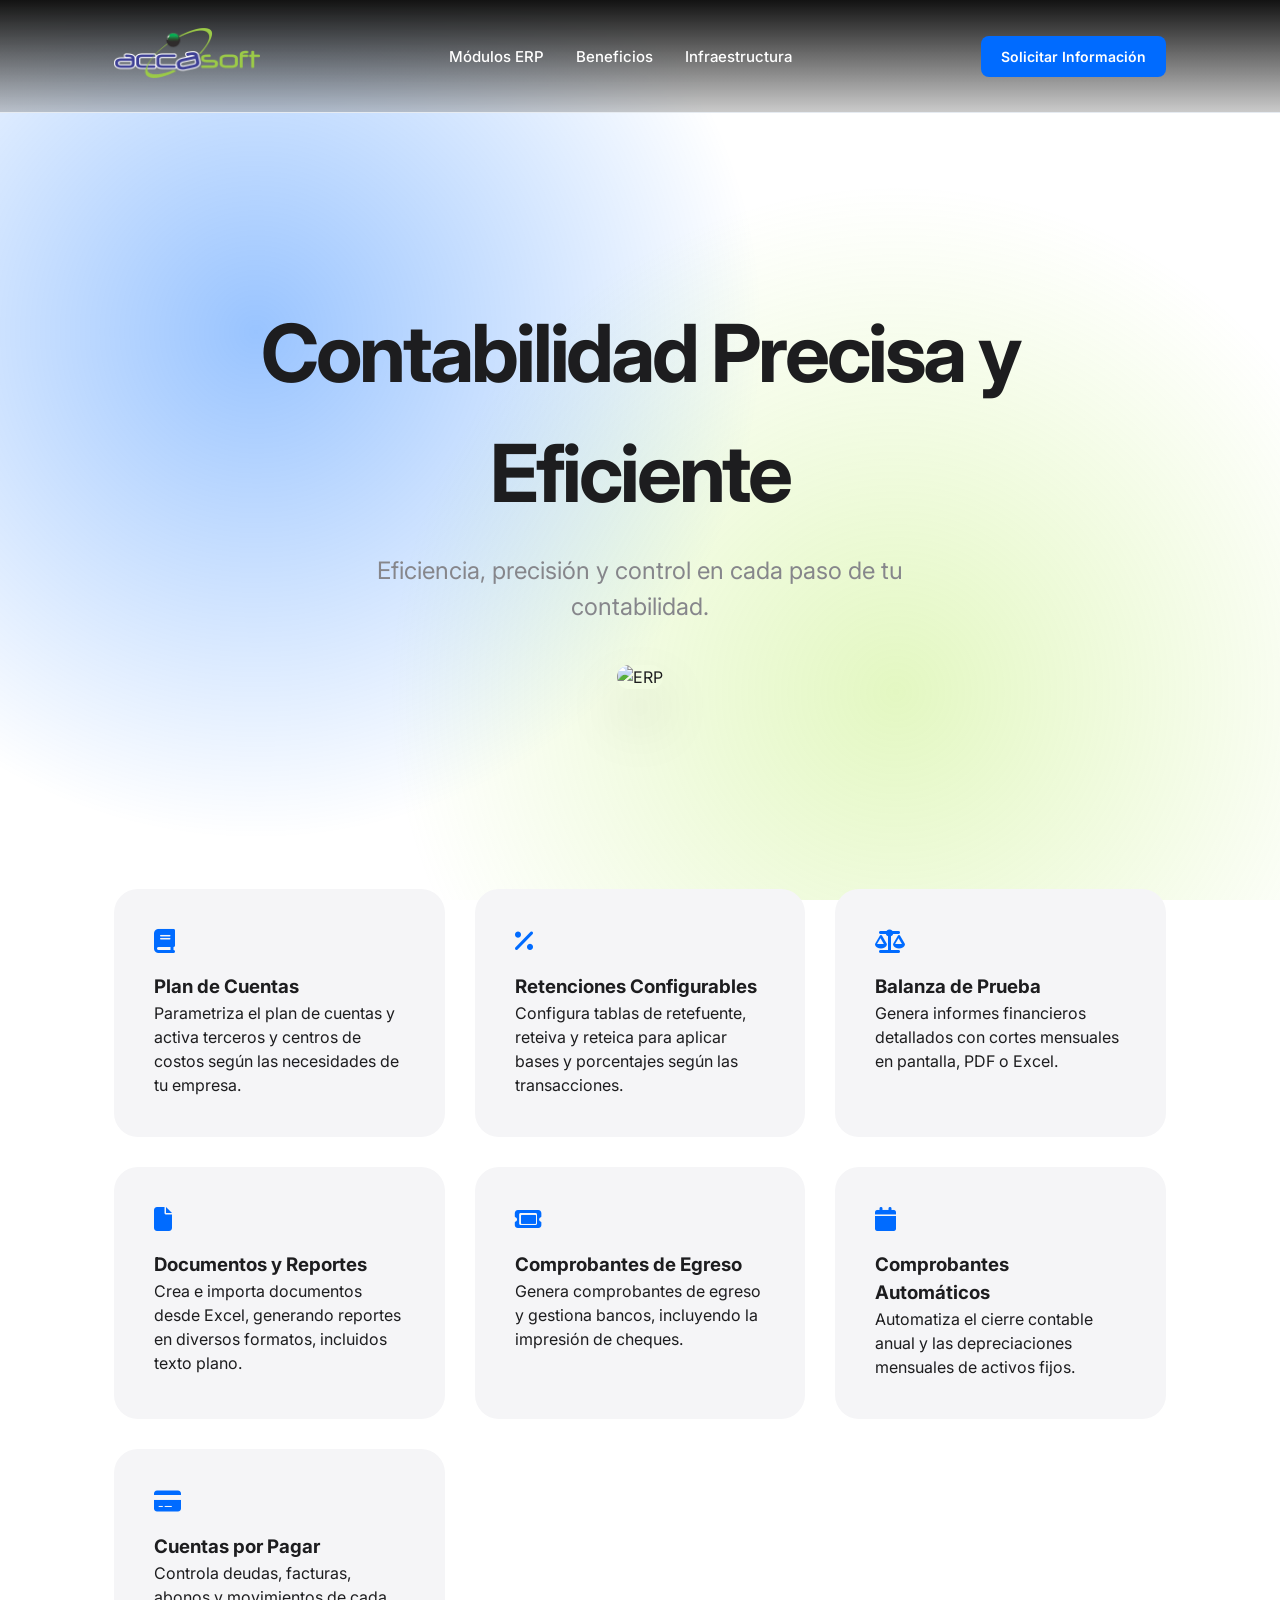
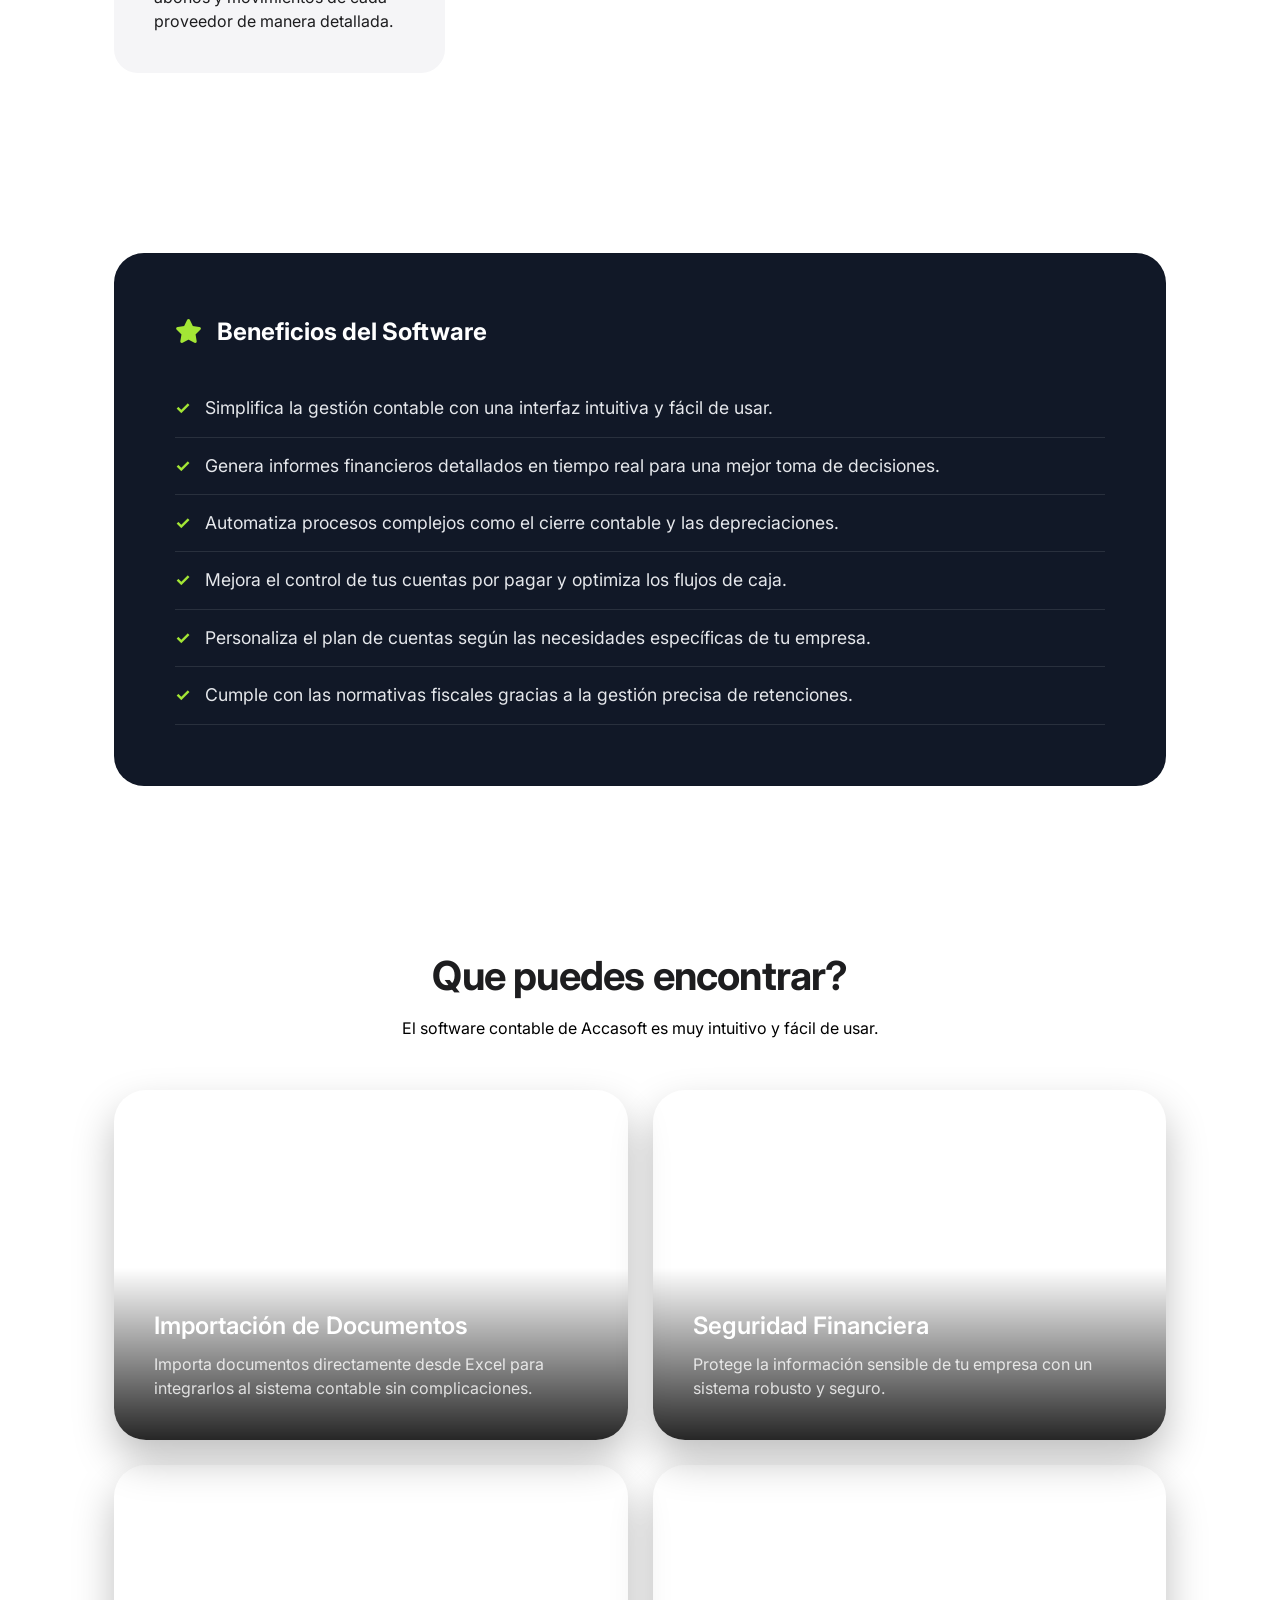
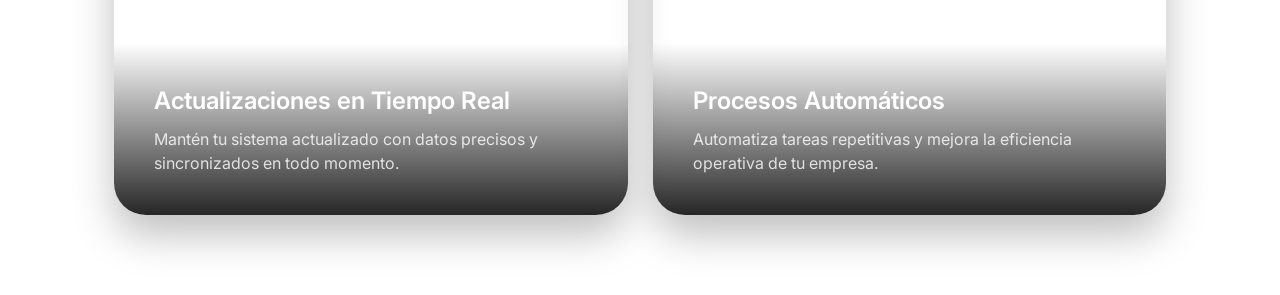
==== contable.html @ 720ac24f "Primer commit de mi landing" ====
<!DOCTYPE html>
<html lang="es">
<head>
    <meta charset="UTF-8">
    <meta name="viewport" content="width=device-width, initial-scale=1.0">
    <title>Accasoft | Ecosistema ERP Neo-Minimalista</title>
    <link href="https://fonts.googleapis.com/css2?family=Inter:wght@300;400;600;700&display=swap" rel="stylesheet">
    <link rel="stylesheet" href="https://cdnjs.cloudflare.com/ajax/libs/font-awesome/6.5.1/css/all.min.css">
    <link rel="stylesheet" href="css/style.css">
    <style>
        :root {
            --bg: #ffffff;
            --text: #1d1d1f;
            --gray: #86868b;
            --accent: #006bff;
            --glass: rgba(255, 255, 255, 0.85);
        }

        * { margin: 0; padding: 0; box-sizing: border-box; }
        body { 
            font-family: 'Inter', -apple-system, BlinkMacSystemFont, sans-serif; 
            background: var(--bg); 
            color: var(--text); 
            line-height: 1.5;
            -webkit-font-smoothing: antialiased;
        }

        .container { max-width: 1100px; margin: 0 auto; padding: 0 24px; }
        
        /* Hero Minimalista */
        .hero { padding: 180px 0 100px; text-align: center; }
        .hero h1 { font-size: 5rem; font-weight: 700; letter-spacing: -0.04em; margin-bottom: 20px; }
        .hero p { font-size: 1.5rem; color: var(--gray); max-width: 600px; margin: 0 auto 40px; }
        
        /* Imagen con efecto flotante */
        .hero-img { 
                    width: 100%; 
                    max-width: 900px; /* Controla el ancho total */
                    aspect-ratio: 16 / 9; /* Fuerza el formato 16:9 */
                    object-fit: cover; /* Asegura que la imagen no se deforme */
                    border-radius: 24px; 
                    animation: float 6s ease-in-out infinite;
                    box-shadow: 0 30px 60px rgba(0,0,0,0.15);
                    margin: 0 auto; /* Centrado */
                }
        @keyframes float { 0%, 100% { transform: translateY(0); } 50% { transform: translateY(-20px); } }

        /* Grid Neo-Minimalista */
        .features { padding: 100px 0; display: grid; grid-template-columns: repeat(3, 1fr); gap: 30px; }
        .card { 
            background: #f5f5f7; padding: 40px; border-radius: 24px;
            transition: all 0.6s cubic-bezier(0.16, 1, 0.3, 1);
        }
        .card:hover { transform: translateY(-10px); background: #e8e8ed; }
        .card i { font-size: 1.5rem; margin-bottom: 20px; color: var(--accent); }

        /*Seccion Beneficios*/
        .benefits-card-float {
            background: #ffffff;
            padding: 60px;
            border-radius: 30px;
            border: 1px solid rgba(0,0,0,0.05);
            transition: all 0.5s ease;
            position: relative;
            overflow: hidden;
        }
        
        /* Efecto Hover con Gradiente */
        .benefits-card-float:hover {
            background: linear-gradient(135deg, #ffffff 0%, #f0f7ff 100%);
            box-shadow: 0 40px 80px rgba(0, 96, 255, 0.15);
            border-color: var(--accent);
        }
        
        .benefits-list {
            list-style: none;
            margin-top: 30px;
        }
        
        .benefits-list li {
            padding: 15px 0;
            border-bottom: 1px solid #f0f0f0;
            font-size: 1.1rem;
            color: #444;
        }
        
        .benefits-list li::before {
            content: "✓";
            color: var(--accent);
            font-weight: bold;
            margin-right: 15px;
        }
        .dark-card {
            background: #111827; /* Gris muy oscuro, casi negro */
            color: #ffffff;
            padding: 60px;
            border-radius: 30px;
            transition: all 0.6s cubic-bezier(0.16, 1, 0.3, 1);
        }
        
        /* Efecto Hover: Gradiente sutil azul oscuro */
        .dark-card:hover {
            background: linear-gradient(135deg, #1e293b 0%, #0f172a 100%);
            box-shadow: 0 30px 60px rgba(0, 0, 0, 0.3);
            transform: translateY(-5px);
        }
        
        .dark-list li {
            padding: 15px 0;
            border-bottom: 1px solid rgba(255, 255, 255, 0.1);
            font-size: 1.1rem;
            color: #e5e7eb; /* Gris claro para lectura perfecta */
        }
        
        .dark-list li::before {
            content: "✓";
            color: #a3e635; /* El verde lima resalta increíble sobre el oscuro */
            font-weight: bold;
            margin-right: 15px;
        }

        /* Sección de Casos de Uso */
        /* --- Sección Casos de Uso (Bento Grid) --- */
        
        /* Contenedor principal que alinea título y grid */
        .bento-wrapper {
            max-width: 900px;
            margin: 0 auto;
            padding: 80px 24px;
        }
        
        /* Encabezado de sección alineado */
        .bento-header {
            margin-bottom: 50px;
        }
        
        .bento-header h2 {
            font-size: 2.5rem;
            font-weight: 700;
            letter-spacing: -0.02em;
            color: var(--text);
        }
        
        .bento-header p {
            color: var(--gray);
            font-size: 1.2rem;
            margin-top: 10px;
        }
        
        /* El Bento Grid 2x2 */
        .bento-grid {
            display: grid;
            grid-template-columns: repeat(2, 1fr);
            gap: 25px;
        }
        
        /* Tarjeta con imagen de fondo y sombra dinámica */
        .visual-card {
            height: 350px;
            border-radius: 32px;
            background-size: cover;
            background-position: center;
            position: relative;
            overflow: hidden;
            /* Sombra profunda inicial */
            box-shadow: 0 20px 40px rgba(0,0,0,0.25);
            transition: all 0.4s cubic-bezier(0.16, 1, 0.3, 1);
            cursor: pointer;
        }
        
        /* Hover: La sombra desaparece y la tarjeta sube */
        .visual-card:hover {
            box-shadow: 0 5px 15px rgba(0,0,0,0.08);
            transform: translateY(-8px);
        }
        
        /* Overlay de texto integrado */
        .overlay {
            position: absolute;
            bottom: 0;
            left: 0;
            right: 0;
            padding: 40px;
            background: linear-gradient(to top, rgba(0,0,0,0.85) 0%, transparent 100%);
            color: #ffffff;
        }
        
        .overlay h3 {
            font-size: 1.5rem;
            font-weight: 600;
            margin-bottom: 8px;
        }
        
        .overlay p {
            font-size: 1rem;
            color: rgba(255, 255, 255, 0.8);
            margin: 0;
        }
        
        /* Responsividad: Se vuelve una sola columna en móviles */
        @media (max-width: 768px) {
            .bento-grid {
                grid-template-columns: 1fr;
            }
            .visual-card {
                height: 300px;
            }
        }
        /* --- RESPONSIVE DESIGN --- */
        
        @media (max-width: 1024px) {
            .hero h1 { font-size: 3.5rem; }
            .features { grid-template-columns: repeat(2, 1fr); }
        }
        
        @media (max-width: 768px) {
            /* Ajuste de tipografía móvil */
            .hero { padding: 100px 0 60px; }
            .hero h1 { font-size: 2.5rem; }
            .hero p { font-size: 1.1rem; }
            
            /* Apilar grid de funcionalidades */
            .features { grid-template-columns: 1fr; gap: 20px; }
            
            /* Navbar móvil - Ocultar menú y ajustar logo */
            .nav-menu { display: none; } /* Nota: Para un menú real se necesitaría JS */
            
            /* Ajuste de las tarjetas de beneficios */
            .benefits-card-float { padding: 30px; }
            
            /* Bento Grid */
            .bento-grid { grid-template-columns: 1fr; }
        }
        
        @media (max-width: 480px) {
            .hero h1 { font-size: 2rem; }
            .btn-cta-nav { padding: 8px 16px; font-size: 0.8rem; }
        }
        /* Contenedor del fondo animado tipo "Aura" */
        .aura-bg {
            position: fixed;
            top: 0;
            left: 0;
            width: 100%;
            height: 100%;
            z-index: -1;
            background: #ffffff;
            overflow: hidden;
        }
        
        .aura-shape {
            position: absolute;
            width: 80vw;
            height: 80vw;
            background: radial-gradient(circle, rgba(0, 107, 255, 0.4) 0%, transparent 70%);
            animation: rotate 15s linear infinite;
            top: -20%;
            left: -20%;
            mix-blend-mode: multiply; /* Esto hace que los colores se mezclen intensamente */
        }
        
        .aura-shape.secondary {
            background: radial-gradient(circle, rgba(163, 230, 53, 0.3) 0%, transparent 70%);
            animation: rotate 20s linear infinite reverse;
            top: 20%;
            left: 30%;
        }
        
        @keyframes rotate {
            0% { transform: rotate(0deg) scale(1); }
            50% { transform: rotate(180deg) scale(1.2); }
            100% { transform: rotate(360deg) scale(1); }
        }
        /* --- NAVBAR PREMIUM ESTILOS --- */
        .site-header {
            position: sticky;
            top: 0;
            z-index: 1000;
            padding: 20px 0;
            background: linear-gradient(180deg, #121212, rgba(150, 150, 150, 0.5) 100%);
            backdrop-filter: blur(20px);
            
        }
        
        .nav-wrapper {
            display: flex;
            justify-content: space-between;
            align-items: center;
        }
        
        .logo-img { height: 32px; width: auto; }
        
        .nav-menu {
            display: flex;
            list-style: none;
            gap: 40px;
        }
        
        .nav-menu a {
            text-decoration: none;
            color: var(--text);
            font-weight: 500;
            font-size: 0.95rem;
            transition: color 0.3s;
        }
        
        .nav-menu a:hover { color: var(--accent); }
        
        .btn-cta-nav {
            background: var(--text);
            color: white;
            padding: 10px 20px;
            border-radius: 50px;
            text-decoration: none;
            font-size: 0.9rem;
            font-weight: 600;
            transition: transform 0.3s, background 0.3s;
        }
        
        .btn-cta-nav:hover {
            transform: translateY(-2px);
            background: var(--accent);
        }
    </style>
</head>
<body>
    <div class="aura-bg">
        <div class="aura-shape"></div>
        <div class="aura-shape secondary"></div>
    </div>
    <!-- NAVBAR PREMIUM STYLE -->
    <header class="site-header">
      <div class="container nav-wrapper">
        <a href="" class="logo" aria-label="Accasoft Inicio">
          <img src="img/logo1.png" alt="Accasoft Logo" class="logo-img">
        </a>
        <nav aria-label="Navegación principal">
          <ul class="nav-menu">
            <li><a href="#modulos">Módulos ERP</a></li>
            <li><a href="#beneficios">Beneficios</a></li>
            <li><a href="#infraestructura">Infraestructura</a></li>
          </ul>
        </nav>
        <div class="nav-actions">
          <a href="#contacto" class="btn-cta-nav">Solicitar Información</a>
        </div>
      </div>
    </header>

    <main class="container">
        <section class="hero">
            <h1>Contabilidad Precisa y Eficiente</h1>
            <p>Eficiencia, precisión y control en cada paso de tu contabilidad.</p>
            <img src="https://plus.unsplash.com/premium_photo-1678567671940-64eeefe22e5b?q=80&w=1170&auto=format&fit=crop&ixlib=rb-4.1.0&ixid=M3wxMjA3fDB8MHxwaG90by1wYWdlfHx8fGVufDB8fHx8fA%3D%3D?w=1200&auto=format" alt="ERP" class="hero-img">
        </section>

        <section class="features">
            <div class="card" id="card-1">
                <i class="fa-solid fa-book"></i>
                <h3>Plan de Cuentas</h3>
                <p>Parametriza el plan de cuentas y activa terceros y centros de costos según las necesidades de tu empresa.</p>
            </div>
            <div class="card" id="card-2">
                <i class="fa-solid fa-percent"></i>
                <h3>Retenciones Configurables</h3>
                <p>Configura tablas de retefuente, reteiva y reteica para aplicar bases y porcentajes según las transacciones.</p>
            </div>
            <div class="card" id="card-3">
                <i class="fa-solid fa-scale-balanced"></i>
                <h3>Balanza de Prueba</h3>
                <p>Genera informes financieros detallados con cortes mensuales en pantalla, PDF o Excel.</p>
            </div>
            <div class="card" id="card-1">
                <i class="fa-solid fa-file"></i>
                <h3>Documentos y Reportes</h3>
                <p>Crea e importa documentos desde Excel, generando reportes en diversos formatos, incluidos texto plano.</p>
            </div>
            <div class="card" id="card-2">
                <i class="fa-solid fa-ticket"></i>
                <h3>Comprobantes de Egreso</h3>
                <p>Genera comprobantes de egreso y gestiona bancos, incluyendo la impresión de cheques.</p>
            </div>
            <div class="card" id="card-3">
                <i class="fa-solid fa-calendar"></i>
                <h3>Comprobantes Automáticos</h3>
                <p>Automatiza el cierre contable anual y las depreciaciones mensuales de activos fijos.</p>
            </div>
            <div class="card" id="card-3">
                <i class="fa-solid fa-credit-card"></i>
                <h3>Cuentas por Pagar</h3>
                <p>Controla deudas, facturas, abonos y movimientos de cada proveedor de manera detallada.</p>
            </div>
        </section>
        <section class="container" style="padding: 80px 0;">
            <!-- Clase 'dark-card' aplicada para el contraste -->
            <div class="benefits-card-float dark-card">
                <h2 style="color: #ffffff;"><i class="fas fa-star" style="color: #a3e635; margin-right: 10px;"></i> Beneficios del Software</h2>
                <ul class="benefits-list dark-list">
                    <li>Simplifica la gestión contable con una interfaz intuitiva y fácil de usar.</li>
                    <li>Genera informes financieros detallados en tiempo real para una mejor toma de decisiones.</li>
                    <li>Automatiza procesos complejos como el cierre contable y las depreciaciones.</li>
                    <li>Mejora el control de tus cuentas por pagar y optimiza los flujos de caja.</li>
                    <li>Personaliza el plan de cuentas según las necesidades específicas de tu empresa.</li>
                    <li>Cumple con las normativas fiscales gracias a la gestión precisa de retenciones.</li>
                </ul>
            </div>
        </section>
        <section class="container" style="padding: 80px 0;">
            <!-- Título integrado dentro del bloque del grid -->
            <div style="max-width: 900px; margin: 0 auto 50px; text-align: center;">
                <h2 style="font-size: 2.5rem; letter-spacing: -0.02em;">Que puedes encontrar?</h2>
                <p style="color: #000; margin-top: 10px;">El software contable de Accasoft es muy intuitivo y fácil de usar.</p>
            </div>
        
            <div class="bento-grid">
                <div class="visual-card" style="background-image: url('https://images.unsplash.com/photo-1603796846097-bee99e4a601f?q=80&w=1074&auto=format&fit=crop&ixlib=rb-4.1.0&ixid=M3wxMjA3fDB8MHxwaG90by1wYWdlfHx8fGVufDB8fHx8fA%3D%3D?w=800');">
                    <div class="overlay">
                        <h3>Importación de Documentos</h3>
                        <p>Importa documentos directamente desde Excel para integrarlos al sistema contable sin complicaciones.</p>
                    </div>
                </div>
                <div class="visual-card" style="background-image: url('https://images.unsplash.com/photo-1633265486064-086b219458ec?q=80&w=1170&auto=format&fit=crop&ixlib=rb-4.1.0&ixid=M3wxMjA3fDB8MHxwaG90by1wYWdlfHx8fGVufDB8fHx8fA%3D%3D?w=800');">
                    <div class="overlay">
                        <h3>Seguridad Financiera</h3>
                        <p>Protege la información sensible de tu empresa con un sistema robusto y seguro.</p>
                    </div>
                </div>
                <div class="visual-card" style="background-image: url('https://images.unsplash.com/photo-1600783246235-213d48458763?q=80&w=1074&auto=format&fit=crop&ixlib=rb-4.1.0&ixid=M3wxMjA3fDB8MHxwaG90by1wYWdlfHx8fGVufDB8fHx8fA%3D%3D?w=800');">
                    <div class="overlay">
                        <h3>Actualizaciones en Tiempo Real</h3>
                        <p>Mantén tu sistema actualizado con datos precisos y sincronizados en todo momento.</p>
                    </div>
                </div>
                <div class="visual-card" style="background-image: url('https://images.unsplash.com/photo-1532186773960-85649e5cb70b?q=80&w=1171&auto=format&fit=crop&ixlib=rb-4.1.0&ixid=M3wxMjA3fDB8MHxwaG90by1wYWdlfHx8fGVufDB8fHx8fA%3D%3D?w=800');">
                    <div class="overlay">
                        <h3>Procesos Automáticos</h3>
                        <p>Automatiza tareas repetitivas y mejora la eficiencia operativa de tu empresa.</p>
                    </div>
                </div>
            </div>
        </section>
    </main>

    <script>
        // Efecto Parallax / Movimiento suave al pasar el mouse por las cards
        document.querySelectorAll('.card').forEach(card => {
            card.addEventListener('mousemove', (e) => {
                const rect = card.getBoundingClientRect();
                const x = e.clientX - rect.left - rect.width / 2;
                const y = e.clientY - rect.top - rect.height / 2;
                card.style.transform = `perspective(1000px) rotateY(${x / 25}deg) rotateX(${-y / 25}deg) translateY(-10px)`;
            });
            
            card.addEventListener('mouseleave', () => {
                card.style.transform = `perspective(1000px) rotateY(0deg) rotateX(0deg) translateY(0px)`;
            });
        });
    </script>
</body>
</html>
---- css/style.css ----
/* ==========================================================================
   SISTEMA DE DISEÑO CORE - ACCASOFT ERP
   ========================================================================== */
:root {
  --bg-pure: #ffffff;
  --bg-soft: #F0FFFF;
  --text-dark: #0a2540;
  --text-muted: #637381;
  --brand-blue: #006bff;
  --brand-blue-hover: #0056cc;
  --border-light: #e6ebf1;
  --radius-standard: 8px;
  --font-stack: 'Inter', system-ui, -apple-system, sans-serif;
  --transition-fast: all 0.25s ease;
}

* {
  box-sizing: border-box;
  margin: 0;
  padding: 0;
}

body {
  background-color: var(--bg-pure);
  color: var(--text-dark);
  font-family: var(--font-stack);
  -webkit-font-smoothing: antialiased;
  overflow-x: hidden;
}

.container {
  max-width: 1140px;
  margin: 0 auto;
  padding: 0 24px;
}

/* ==========================================================================
   MEGA COMPLIANCE BANNER
   ========================================================================== */
.mega-compliance-banner {
  background: #040e1a;
  color: #ffffff;
  position: fixed;
  top: 0;
  left: 0;
  width: 100%;
  z-index: 120;
  border-bottom: 1px solid rgba(255, 255, 255, 0.1);
  padding: 12px 0;

  & .banner-grid-layout { display: flex; justify-content: space-between; align-items: center; flex-wrap: wrap; gap: 16px; }
  & .banner-status-title { display: flex; align-items: center; gap: 10px; & p { font-size: 11px; font-weight: 700; letter-spacing: 0.08em; color: #9ab0cc; } }
  & .pulse-icon { width: 8px; height: 8px; background-color: #00d46e; border-radius: 50%; box-shadow: 0 0 0 0 rgba(0, 212, 110, 0.7); animation: pulseGlow 2s infinite; }
  & .compliance-pills-wrapper { display: flex; gap: 14px; }
  
  & .compliance-pill-card {
    background: rgba(255, 255, 255, 0.04);
    border: 1px solid rgba(255, 255, 255, 0.12);
    padding: 6px 14px;
    border-radius: 30px;
    display: flex;
    align-items: center;
    gap: 10px;
    transition: var(--transition-fast);

    &:hover { background: rgba(255, 255, 255, 0.08); border-color: var(--brand-blue); }
    & .country-name { font-size: 12px; font-weight: 700; letter-spacing: 0.02em; color: #ffffff; }
    & .law-badge { background: var(--brand-blue); color: #ffffff; font-size: 11px; font-weight: 600; padding: 2px 8px; border-radius: 4px; }
    & .status-dot-active { width: 6px; height: 6px; background: #00d46e; border-radius: 50%; }
  }

  & .flag-indicator {
    width: 16px; height: 11px; border-radius: 2px; display: inline-block;
    &.col { background: linear-gradient(#fcd116 50%, #003893 50%, #003893 75%, #ce1126 75%); }
    &.ven { background: linear-gradient(#ffcc00 33%, #00247d 33%, #00247d 66%, #cf142b 66%); }
  }
  & .banner-legal-note { font-size: 12px; color: #637381; font-weight: 500; }
}

@keyframes pulseGlow {
  0% { transform: scale(0.95); box-shadow: 0 0 0 0 rgba(0, 212, 110, 0.7); }
  70% { transform: scale(1); box-shadow: 0 0 0 8px rgba(0, 212, 110, 0); }
  100% { transform: scale(0.95); box-shadow: 0 0 0 0 rgba(0, 212, 110, 0); }
}

/* ==========================================================================
   NAVBAR REAJUSTADA
   ========================================================================== */
.site-header {
  position: fixed;
  top: 55px;
  left: 0;
  width: 100%;
  z-index: 100;
  background: #1e3a8a;
  border-bottom: 1px solid var(--border-light);
  backdrop-filter: blur(8px);
  -webkit-backdrop-filter: blur(8px);
  transition: var(--transition-fast);

  & .nav-wrapper { display: flex; justify-content: space-between; align-items: center; height: 72px; }
  & .logo .logo-img { height: 50px; width: auto; border-color: #fff;}
  & .nav-menu {
    display: flex; gap: 32px; list-style: none;
    & a { color: #fff; text-decoration: none; font-size: 15px; font-weight: 500; transition: var(--transition-fast); &:hover { color: var(--brand-blue); } }
  }
  & .nav-actions {
    display: flex; align-items: center; gap: 20px;
    & .btn-text { color: var(--text-dark); text-decoration: none; font-size: 15px; font-weight: 500; }
    & .btn-cta-nav { background: var(--brand-blue); color: #fff; padding: 10px 20px; border-radius: var(--radius-standard); font-size: 14px; font-weight: 600; text-decoration: none; transition: var(--transition-fast); &:hover { background: var(--brand-blue-hover); } }
  }
}

/* ==========================================================================
   HERO LAYOUT
   ========================================================================== */
.hero-split {
  padding-top: 240px;
  padding-bottom: 90px;
  display: grid;
  grid-template-columns: 1.02fr 0.98fr;
  gap: 64px;
  align-items: center;
}

.hero-text-block {
  & h1 { font-size: 52px; font-weight: 700; line-height: 1.15; letter-spacing: -0.02em; color: var(--text-dark); margin-bottom: 24px; }
  & p { font-size: 20px; color: var(--text-muted); line-height: 1.5; margin-bottom: 36px; }
  & .hero-subtext { font-size: 13px; color: var(--text-muted); margin-top: 12px; }
}

.hero-form {
  display: flex; gap: 12px; max-width: 520px;
  & input { flex: 1; padding: 14px 20px; border: 1px solid #adbdcc; border-radius: var(--radius-standard); font-size: 16px; outline: none; transition: var(--transition-fast); &:focus { border-color: var(--brand-blue); box-shadow: 0 0 0 3px rgba(0, 107, 255, 0.15); } }
  & .btn-submit { background: var(--brand-blue); color: white; border: none; padding: 14px 28px; border-radius: var(--radius-standard); font-size: 16px; font-weight: 600; cursor: pointer; transition: var(--transition-fast); &:hover { background: var(--brand-blue-hover); } }
}

/* ==========================================================================
   HERO VISUAL BLOCK & HALO FLUIDO (AURORA GLOW)
   ========================================================================== */
.hero-visual-block {
  position: relative;
  display: flex;
  flex-direction: column;
  justify-content: center;
  align-items: center;
  width: 100%;
  height: 520px;
}

/* El Halo Orgánico de Fondo */
.ambient-aurora-glow {
  position: absolute;
  width: 460px;
  height: 440px;
  top: 15%;
  left: 10%;
  /* Mezcla translúcida de azul tecnológico y cyan etéreo */
  background: linear-gradient(135deg, rgba(0, 107, 255, 0.22) 0%, rgba(0, 212, 214, 0.18) 100%);
  border-radius: 43% 57% 62% 38% / 45% 48% 52% 55%; /* Bordes asimétricos iniciales */
  filter: blur(65px); /* Desenfoque extremo para suavizar el halo */
  z-index: 1; /* Detrás de las pestañas y los mockups */
  pointer-events: none; /* No interfiere con los clicks */
  will-change: transform, border-radius;
  animation: fluidCloudMotion 10s ease-in-out infinite alternate;
}

/* Animación líquida de la nube deforme (Usa transformaciones óptimas para GPU) */
@keyframes fluidCloudMotion {
  0% {
    transform: scale(1) translate(0px, 0px) rotate(0deg);
    border-radius: 43% 57% 62% 38% / 45% 48% 52% 55%;
  }
  33% {
    transform: scale(1.12) translate(15px, -20px) rotate(45deg);
    border-radius: 60% 40% 55% 45% / 50% 65% 35% 50%;
  }
  66% {
    transform: scale(0.95) translate(-25px, 10px) rotate(-30deg);
    border-radius: 40% 60% 35% 65% / 60% 40% 60% 40%;
  }
  100% {
    transform: scale(1.05) translate(5px, -5px) rotate(15deg);
    border-radius: 52% 48% 68% 32% / 40% 52% 48% 60%;
  }
}

/* ESTRUCTURAS DEL CARRUSEL DE MOCKUPS */
.erp-tabs-controller {
  display: flex;
  background: var(--bg-soft);
  padding: 6px;
  border-radius: 30px;
  border: 1px solid var(--border-light);
  margin-bottom: 40px;
  z-index: 50; /* Por encima del halo */
  gap: 4px;
}

.tab-trigger {
  background: transparent;
  border: none;
  padding: 8px 18px;
  font-size: 13px;
  font-weight: 600;
  color: var(--text-muted);
  cursor: pointer;
  border-radius: 20px;
  transition: var(--transition-fast);
  &.active, &:hover { background: #ffffff; color: var(--brand-blue); box-shadow: 0 4px 12px rgba(0, 0, 0, 0.04); }
}

.scene-3d-global { position: relative; width: 100%; max-width: 520px; height: 350px; perspective: 2000px; transform-style: preserve-3d; z-index: 40; }
.carousel-3d-wrapper { position: relative; width: 100%; height: 100%; transform-style: preserve-3d; }

.product-mockup {
  position: absolute;
  top: 0; left: 0;
  background: #ffffff;
  border-radius: 12px;
  border: 1px solid rgba(220, 225, 235, 0.95);
  overflow: visible;
  height: 100%; width: 100%;
  display: flex; flex-direction: column;
  backface-visibility: hidden;
  opacity: 0;
  pointer-events: none;
  transition: opacity 0.6s cubic-bezier(0.16, 1, 0.3, 1), transform 0.6s cubic-bezier(0.16, 1, 0.3, 1);
}

.erp-angle-facturacion { box-shadow: -1px 1px 0px #e6ebf1, -2px 2px 0px #dce2ea, -3px 3px 20px rgba(10, 37, 64, 0.05); transform: rotateX(12deg) rotateY(-8deg) rotateZ(2deg) translateY(0px); }
.erp-angle-facturacion.active { opacity: 1; pointer-events: auto; animation: floatFacturacion 4.5s ease-in-out infinite; }
.erp-angle-inventario { box-shadow: 0px 1px 0px #e6ebf1, 0px 2px 0px #dce2ea, 0px 4px 25px rgba(10, 37, 64, 0.06); transform: rotateX(14deg) rotateY(0deg) rotateZ(0deg) translateY(0px); }
.erp-angle-inventario.active { opacity: 1; pointer-events: auto; animation: floatInventario 5.5s ease-in-out infinite; }
.erp-angle-contabilidad { box-shadow: 1px 1px 0px #e6ebf1, 2px 2px 0px #dce2ea, 3px 3px 20px rgba(10, 37, 64, 0.05); transform: rotateX(12deg) rotateY(8deg) rotateZ(-2deg) translateY(0px); }
.erp-angle-contabilidad.active { opacity: 1; pointer-events: auto; animation: floatContabilidad 4s ease-in-out infinite; }

.mockup-header {
  background: #f8fafd; padding: 10px 16px; border-bottom: 1px solid var(--border-light); display: flex; align-items: center; border-radius: 12px 12px 0 0; gap: 6px;
  & .dot { width: 8px; height: 8px; background: #e6ebf1; border-radius: 50%; }
  & .mockup-title-tag { font-size: 11px; font-weight: 600; color: var(--text-muted); margin-left: 12px; }
}
.mockup-body.image-container { padding: 0; flex: 1; background: #ffffff; position: relative; overflow: hidden; border-radius: 0 0 12px 12px; }
.mockup-img { width: 100%; height: 100%; object-fit: cover; object-position: top left; display: block; image-rendering: -webkit-optimize-contrast; transform: translateZ(0); }

.mockup-shadow { position: absolute; bottom: -30px; height: 20px; background: radial-gradient(ellipse at center, rgba(10, 37, 64, 0.14) 0%, transparent 75%); pointer-events: none; z-index: -1; }
.shadow-facturacion { width: 90%; left: 8%; transform: translateZ(-40px); animation: shadowFacturacion 4.5s ease-in-out infinite; }
.shadow-inventario { width: 94%; left: 3%; transform: translateZ(-40px); animation: shadowInventario 5.5s ease-in-out infinite; }
.shadow-contabilidad { width: 90%; left: 2%; transform: translateZ(-40px); animation: shadowContabilidad 4s ease-in-out infinite; }

@keyframes floatFacturacion { 0%, 100% { transform: rotateX(12deg) rotateY(-8deg) rotateZ(2deg) translateY(0px); } 50% { transform: rotateX(11deg) rotateY(-7deg) rotateZ(1.5deg) translateY(-14px) translateZ(15px); } }
@keyframes shadowFacturacion { 0%, 100% { transform: translateZ(-40px) scale(1); opacity: 1; } 50% { transform: translateZ(-40px) scale(0.88); opacity: 0.5; } }
@keyframes floatInventario { 0%, 100% { transform: rotateX(14deg) rotateY(0deg) rotateZ(0deg) translateY(0px); } 50% { transform: rotateX(12deg) rotateY(0deg) rotateZ(0deg) translateY(-20px) translateZ(25px); } }
@keyframes shadowInventario { 0%, 100% { transform: translateZ(-40px) scale(1); opacity: 1; } 50% { transform: translateZ(-40px) scale(0.82); opacity: 0.4; } }
@keyframes floatContabilidad { 0%, 100% { transform: rotateX(12deg) rotateY(8deg) rotateZ(-2deg) translateY(0px); } 50% { transform: rotateX(13deg) rotateY(9deg) rotateZ(-2.5deg) translateY(-12px) translateZ(10px); } }
@keyframes shadowContabilidad { 0%, 100% { transform: translateZ(-40px) scale(1); opacity: 1; } 50% { transform: translateZ(-40px) scale(0.9); opacity: 0.6; } }

/* VALIDACIÓN SOCIAL INFERIOR */
.trust-section {
    border-radius: 20px;
  padding: 60px 24px;  text-align: center; background: linear-gradient(90deg, #1e3a8a, #a3e635);
  & h2 { font-size: 14px; text-transform: uppercase; letter-spacing: 0.06em; color: #fff; margin-bottom: 32px; font-weight: 600; }
  & .logo-grid { display: flex; justify-content: space-around; align-items: center; flex-wrap: wrap; gap: 32px; & .trust-logo { font-size: 16px; font-weight: 700; color: #fff; } }
}

/* RESPONSIVE CONTROL */
@media (max-width: 960px) {
  .mega-compliance-banner { position: relative; padding: 16px 0; }
  .site-header { top: 0; position: relative; }
  .hero-split { padding-top: 40px; grid-template-columns: 1fr; gap: 48px; text-align: center; }
  .hero-form { margin: 0 auto; }
  .site-header .nav-menu, .site-header .nav-actions .btn-text { display: none; }
  
  .mega-compliance-banner .banner-grid-layout { flex-direction: column; justify-content: center; text-align: center; }
  .mega-compliance-banner .compliance-pills-wrapper { flex-direction: column; width: 100%; }
  
  .hero-visual-block { height: auto; }
  .ambient-aurora-glow { width: 280px; height: 280px; left: 15%; top: 20%; filter: blur(45px); }
  .scene-3d-global { perspective: none; height: 280px; max-width: 100%; }
  .product-mockup { position: relative; display: none; transform: none !important; animation: none !important; opacity: 0; &.active { display: flex; opacity: 1; } }
  .mockup-shadow { display: none !important; }
}




/* ==========================================================================
   SECCIÓN DE MÓDULOS ERP / SOFTWARE (DISEÑO POLICROMÁTICO PREMIUM)
   ========================================================================== */
.grid-modules-container {
  display: grid;
  grid-template-columns: repeat(auto-fit, minmax(320px, 1fr));
  gap: 32px;
  padding: 80px 24px;
  background-color: var(--bg-pure);
}

.module-card {
  background: #ffffff;
  border: 1px solid var(--border-light);
  border-radius: 12px;
  padding: 32px;
  display: flex;
  flex-direction: column;
  align-items: flex-start;
  position: relative;
  transition: transform 0.5s cubic-bezier(0.16, 1, 0.3, 1), 
              box-shadow 0.5s cubic-bezier(0.16, 1, 0.3, 1),
              border-color 0.3s ease;
  will-change: transform, box-shadow;
}

/* --- EFECTOS HOVER DINÁMICOS BASADOS EN LA VARIABLE DE COLOR --- */
.module-card:hover {
  transform: translateY(-8px) scale(1.025);
  /* El borde se ilumina sutilmente con el color específico del módulo */
  border-color: var(--module-color);
  box-shadow: 0 24px 48px rgba(10, 37, 64, 0.06);
}

.module-card:hover .module-icon-wrapper {
  animation: iconBreathEffect 2.2s ease-in-out infinite;
  /* Fondo tintado suave con el color dinámico */
  background: rgba(from var(--module-color) r g b / 0.12); 
  color: var(--module-color);
}

.module-card:hover .module-link {
  color: var(--module-color);
}

.module-card:hover .module-link .arrow {
  transform: translateX(6px);
}

/* --- ELEMENTOS INTERNOS INTERACTIVOS --- */
.module-icon-wrapper {
  /* Si el navegador no soporta color relativo, cae en estos defaults transparentes */
  background: var(--bg-soft);
  color: var(--module-color);
  width: 52px;
  height: 52px;
  border-radius: 12px;
  display: flex;
  align-items: center;
  justify-content: center;
  font-size: 22px;
  margin-bottom: 24px;
  border: 1px solid rgba(0, 0, 0, 0.02);
  transition: var(--transition-fast);
  will-change: transform, box-shadow;
}

.module-card h3 {
  font-size: 20px;
  font-weight: 700;
  color: var(--text-dark);
  margin-bottom: 12px;
  letter-spacing: -0.01em;
}

.module-card p {
  font-size: 15px;
  color: var(--text-muted);
  line-height: 1.6;
  margin-bottom: 28px;
  flex: 1;
}

.module-link {
  font-size: 14px;
  font-weight: 600;
  color: var(--text-dark); /* Color base neutro para no saturar visualmente */
  text-decoration: none;
  display: inline-flex;
  align-items: center;
  gap: 6px;
  transition: var(--transition-fast);
}

.module-link .arrow {
  transition: transform 0.3s cubic-bezier(0.16, 1, 0.3, 1);
  display: inline-block;
}

/* --- ANIMACIÓN BREATH CONFIGURADA CON LA VARIABLE --- */
@keyframes iconBreathEffect {
  0% {
    transform: scale(1);
    box-shadow: 0 0 0 0 rgba(from var(--module-color) r g b / 0.3);
  }
  50% {
    transform: scale(1.08);
    box-shadow: 0 0 0 10px rgba(from var(--module-color) r g b / 0);
  }
  100% {
    transform: scale(1);
    box-shadow: 0 0 0 0 rgba(from var(--module-color) r g b / 0);
  }
}

/* RESPONSIVE CONTROL */
@media (max-width: 768px) {
  .grid-modules-container { grid-template-columns: 1fr; gap: 24px; padding: 40px 24px; }
  .module-card { padding: 28px; }
  .module-card:hover { transform: translateY(-4px); }
  .module-card:hover .module-icon-wrapper { animation: none; }
}

/* ==========================================================================
   SECCIÓN FEATURES SPLIT (MARKETING & LOGÍSTICA)
   ========================================================================== */
.features-split-section {
  display: grid;
  grid-template-columns: 1fr 1fr;
  gap: 32px;
  padding: 60px 24px;
  background-color: var(--bg-pure);
}

.split-feature-card {
  background: #ffffff;
  border: 1px solid var(--border-light);
  border-radius: 16px;
  padding: 40px;
  display: flex;
  flex-direction: column;
  align-items: flex-start;
  transition: transform 0.5s cubic-bezier(0.16, 1, 0.3, 1), 
              box-shadow 0.5s cubic-bezier(0.16, 1, 0.3, 1),
              border-color 0.3s ease;
  will-change: transform, box-shadow;
}

.split-feature-card:hover {
  transform: translateY(-6px) scale(1.015);
  border-color: var(--feature-color);
  box-shadow: 0 24px 48px rgba(10, 37, 64, 0.05);
}

.split-feature-card:hover .feature-icon-wrapper {
  animation: featureBreath 2.2s ease-in-out infinite;
  background: rgba(from var(--feature-color) r g b / 0.1);
  color: var(--feature-color);
}

.split-feature-card:hover .feature-link {
  color: var(--feature-color);
}

.split-feature-card:hover .feature-link .arrow {
  transform: translateX(6px);
}

.feature-icon-wrapper {
  background: var(--bg-soft);
  color: var(--text-dark);
  width: 56px;
  height: 56px;
  border-radius: 14px;
  display: flex;
  align-items: center;
  justify-content: center;
  font-size: 24px;
  margin-bottom: 24px;
  transition: var(--transition-fast);
}

.split-feature-card h2 {
  font-size: 24px;
  font-weight: 700;
  color: var(--text-dark);
  margin-bottom: 14px;
  letter-spacing: -0.02em;
}

.split-feature-card p {
  font-size: 16px;
  color: var(--text-muted);
  line-height: 1.6;
  margin-bottom: 32px;
  flex: 1;
}

.feature-link {
  font-size: 15px;
  font-weight: 600;
  color: var(--text-dark);
  text-decoration: none;
  display: inline-flex;
  align-items: center;
  gap: 6px;
  transition: var(--transition-fast);
}

.feature-link .arrow {
  transition: transform 0.3s cubic-bezier(0.16, 1, 0.3, 1);
  display: inline-block;
}

@keyframes featureBreath {
  0% { transform: scale(1); box-shadow: 0 0 0 0 rgba(from var(--feature-color) r g b / 0.2); }
  50% { transform: scale(1.06); box-shadow: 0 0 0 8px rgba(from var(--feature-color) r g b / 0); }
  100% { transform: scale(1); box-shadow: 0 0 0 0 rgba(from var(--feature-color) r g b / 0); }
}

/* ==========================================================================
   ALLIANCE & LOGOS TRUST SECTION (CONVENIOS)
   ========================================================================== */
.alliance-trust-section {
  padding: 80px 24px;
  text-align: center;
}

.alliance-header {
  max-width: 650px;
  margin: 0 auto 48px auto;
  
  & .alliance-tagline {
    font-size: 12px;
    text-transform: uppercase;
    letter-spacing: 0.08em;
    font-weight: 700;
    color: var(--brand-blue);
    display: block;
    margin-bottom: 12px;
  }
  
  & h2 {
    font-size: 32px;
    font-weight: 700;
    color: var(--text-dark);
    margin-bottom: 16px;
    letter-spacing: -0.02em;
  }
  
  & p {
    font-size: 16px;
    color: var(--text-muted);
    line-height: 1.5;
  }
}

/* Grid de logos optimizada */
.alliance-logos-grid {
  display: flex;
  justify-content: center;
  align-items: center;
  gap: 40px;
  flex-wrap: wrap;
}

.alliance-logo-card {
  background: #ffffff;
  border: 1px solid var(--border-light);
  padding: 20px 40px;
  border-radius: 12px;
  display: flex;
  align-items: center;
  justify-content: center;
  height: 90px;
  width: 220px;
  transition: var(--transition-fast);

  & img {
    max-width: 100%;
    max-height: 100%;
    object-fit: contain;
    /* Efecto corporativo: Blanco y negro suavizado por defecto */
    filter: grayscale(100%) opacity(60%);
    transition: filter 0.3s ease;
  }

  /* Al pasar el ratón, el logo se ilumina y recupera su identidad */
  &:hover {
    border-color: #adbdcc;
    box-shadow: 0 10px 25px rgba(10, 37, 64, 0.04);
    transform: translateY(-2px);
    
    & img {
      filter: grayscale(0%) opacity(100%);
    }
  }
}

/* RESPONSIVE */
@media (max-width: 768px) {
  .features-split-section {
    grid-template-columns: 1fr;
    gap: 24px;
    padding: 40px 24px;
  }
  .split-feature-card { padding: 32px; }
  .alliance-trust-section { padding: 50px 24px; }
  .alliance-header h2 { font-size: 26px; }
  .alliance-logos-grid { gap: 16px; }
  .alliance-logo-card { width: 100%; max-width: 280px; height: 80px; padding: 16px; }
}

/* ==========================================================================
   FOOTER ARQUITECTÓNICO PREMIUM
   ========================================================================== */
.site-footer {
  background-color: #0a2540; /* El azul noche profundo del sistema de diseño */
  color: #ffffff;
  padding-top: 80px;
  border-top: 1px solid rgba(255, 255, 255, 0.08);
  font-family: var(--font-stack);
}

.footer-grid-layout {
  display: grid;
  grid-template-columns: 1.3fr 0.9fr 0.9fr 0.9fr;
  gap: 64px;
  padding-bottom: 60px;
}

/* Columna de Marca */
.footer-brand-column {
  display: flex;
  flex-direction: column;
  align-items: flex-start;

  & .footer-logo .footer-logo-img {
    height: 50px;
    width: auto;
    margin-bottom: 24px;
    /* Si el logo es oscuro, este filtro lo vuelve blanco nítido para el fondo oscuro */
    filter: brightness(0) invert(1); 
  }

  & .brand-description {
    font-size: 14px;
    line-height: 1.6;
    color: #adbdcc; /* Texto secundario legible sobre oscuro */
    margin-bottom: 28px;
  }
}

/* Estado de Cumplimiento Técnico Integrado */
.footer-compliance-status {
  display: flex;
  flex-direction: column;
  gap: 12px;

  & .status-indicator {
    display: flex;
    align-items: center;
    gap: 10px;
    
    & .dot-live {
      width: 6px;
      height: 6px;
      background-color: #00d46e;
      border-radius: 50%;
      box-shadow: 0 0 10px rgba(0, 212, 110, 0.4);
    }
    
    & .text {
      font-size: 12px;
      font-weight: 600;
      color: #9ab0cc;
      letter-spacing: 0.02em;
    }
  }
}

/* Columnas de Enlaces */
.footer-links-column {
  & h4 {
    font-size: 14px;
    font-weight: 700;
    text-transform: uppercase;
    letter-spacing: 0.06em;
    color: #ffffff;
    margin-bottom: 24px;
  }

  & ul {
    list-style: none;
    display: flex;
    flex-direction: column;
    gap: 14px;
  }

  & ul a {
    font-size: 14px;
    color: #adbdcc;
    text-decoration: none;
    transition: color 0.2s ease, transform 0.2s ease;
    display: inline-block;

    /* Efecto micro-interactivo al pasar el ratón */
    &:hover {
      color: #ffffff;
      transform: translateX(4px);
    }
  }
}

/* Contenedor de Redes Sociales */
.footer-social-wrapper {
  display: flex;
  gap: 14px;
  margin-top: 28px;

  & .social-icon {
    width: 36px;
    height: 36px;
    background: rgba(255, 255, 255, 0.04);
    border: 1px solid rgba(255, 255, 255, 0.08);
    border-radius: 8px;
    display: flex;
    align-items: center;
    justify-content: center;
    color: #adbdcc;
    font-size: 14px;
    text-decoration: none;
    transition: var(--transition-fast);

    &:hover {
      background: var(--brand-blue);
      border-color: var(--brand-blue);
      color: #ffffff;
      transform: translateY(-3px);
    }
  }
}

/* ==========================================================================
   BARRA LEGAL INFERIOR
   ========================================================================== */
.footer-legal-bar {
  border-top: 1px solid rgba(255, 255, 255, 0.06);
  padding: 24px 0;
  background-color: #071d33; /* Un tono ligeramente más oscuro para contrastar */
}

.legal-bar-wrapper {
  display: flex;
  justify-content: space-between;
  align-items: center;
  flex-wrap: wrap;
  gap: 16px;

  & .copyright {
    font-size: 13px;
    color: #637381;
  }
}

.legal-links {
  display: flex;
  gap: 24px;

  & a {
    font-size: 13px;
    color: #637381;
    text-decoration: none;
    transition: color 0.2s ease;

    &:hover {
      color: #adbdcc;
    }
  }
}

/* CONTROL RESPONSIVO DEL FOOTER */
@media (max-width: 960px) {
  .footer-grid-layout {
    grid-template-columns: 1fr 1fr;
    gap: 40px;
  }
}

@media (max-width: 580px) {
  .site-footer {
    padding-top: 50px;
  }
  .footer-grid-layout {
    grid-template-columns: 1fr;
    gap: 32px;
    padding-bottom: 40px;
  }
  .legal-bar-wrapper {
    flex-direction: column;
    text-align: center;
    align-items: center;
  }
  .legal-links {
    flex-direction: column;
    gap: 12px;
  }
}

/* EFECTO DE GRADIENTE DINÁMICO PARA TRUST SECTION */
.trust-section {
  position: relative;
  padding: 80px 24px;
  background: linear-gradient(90deg, #1e3a8a, #4f46e5, #a3e635);
  background-size: 300% 300%;
  animation: gradientFlow 10s ease infinite;
  border-radius: 20px;
  margin-top: 60px;
  color: #ffffff; /* Asegura contraste sobre el fondo */
}

/* Animación de flujo infinito */
@keyframes gradientFlow {
  0% { background-position: 0% 50%; }
  50% { background-position: 100% 50%; }
  100% { background-position: 0% 50%; }
}

/* Ajuste de legibilidad para el texto dentro de la sección animada */
.trust-section h2 {
  color: #ffffff;
  margin-bottom: 40px;
}

.logo-grid {
  display: grid;
  grid-template-columns: repeat(auto-fit, minmax(200px, 1fr));
  gap: 20px;
}

.trust-logo {
  background: rgba(255, 255, 255, 0.1);
  padding: 20px;
  border-radius: 12px;
  backdrop-filter: blur(5px);
  border: 1px solid rgba(255, 255, 255, 0.2);
  text-align: center;
  font-weight: 600;
}

.modal-overlay {
  display: none; /* Oculto por defecto */
  position: fixed; top: 0; left: 0; width: 100%; height: 100%;
  background: rgba(10, 37, 64, 0.8);
  backdrop-filter: blur(10px);
  z-index: 9999;
  justify-content: center;
  align-items: center;
  transition: opacity 0.3s ease;
}

.modal-content {
  background: white;
  padding: 40px;
  border-radius: 20px;
  max-width: 450px;
  width: 90%;
  text-align: center;
  position: relative;
  box-shadow: 0 20px 40px rgba(0,0,0,0.2);
}

.close-modal {
  position: absolute; top: 15px; right: 20px;
  font-size: 2rem; cursor: pointer; border: none; background: none;
}
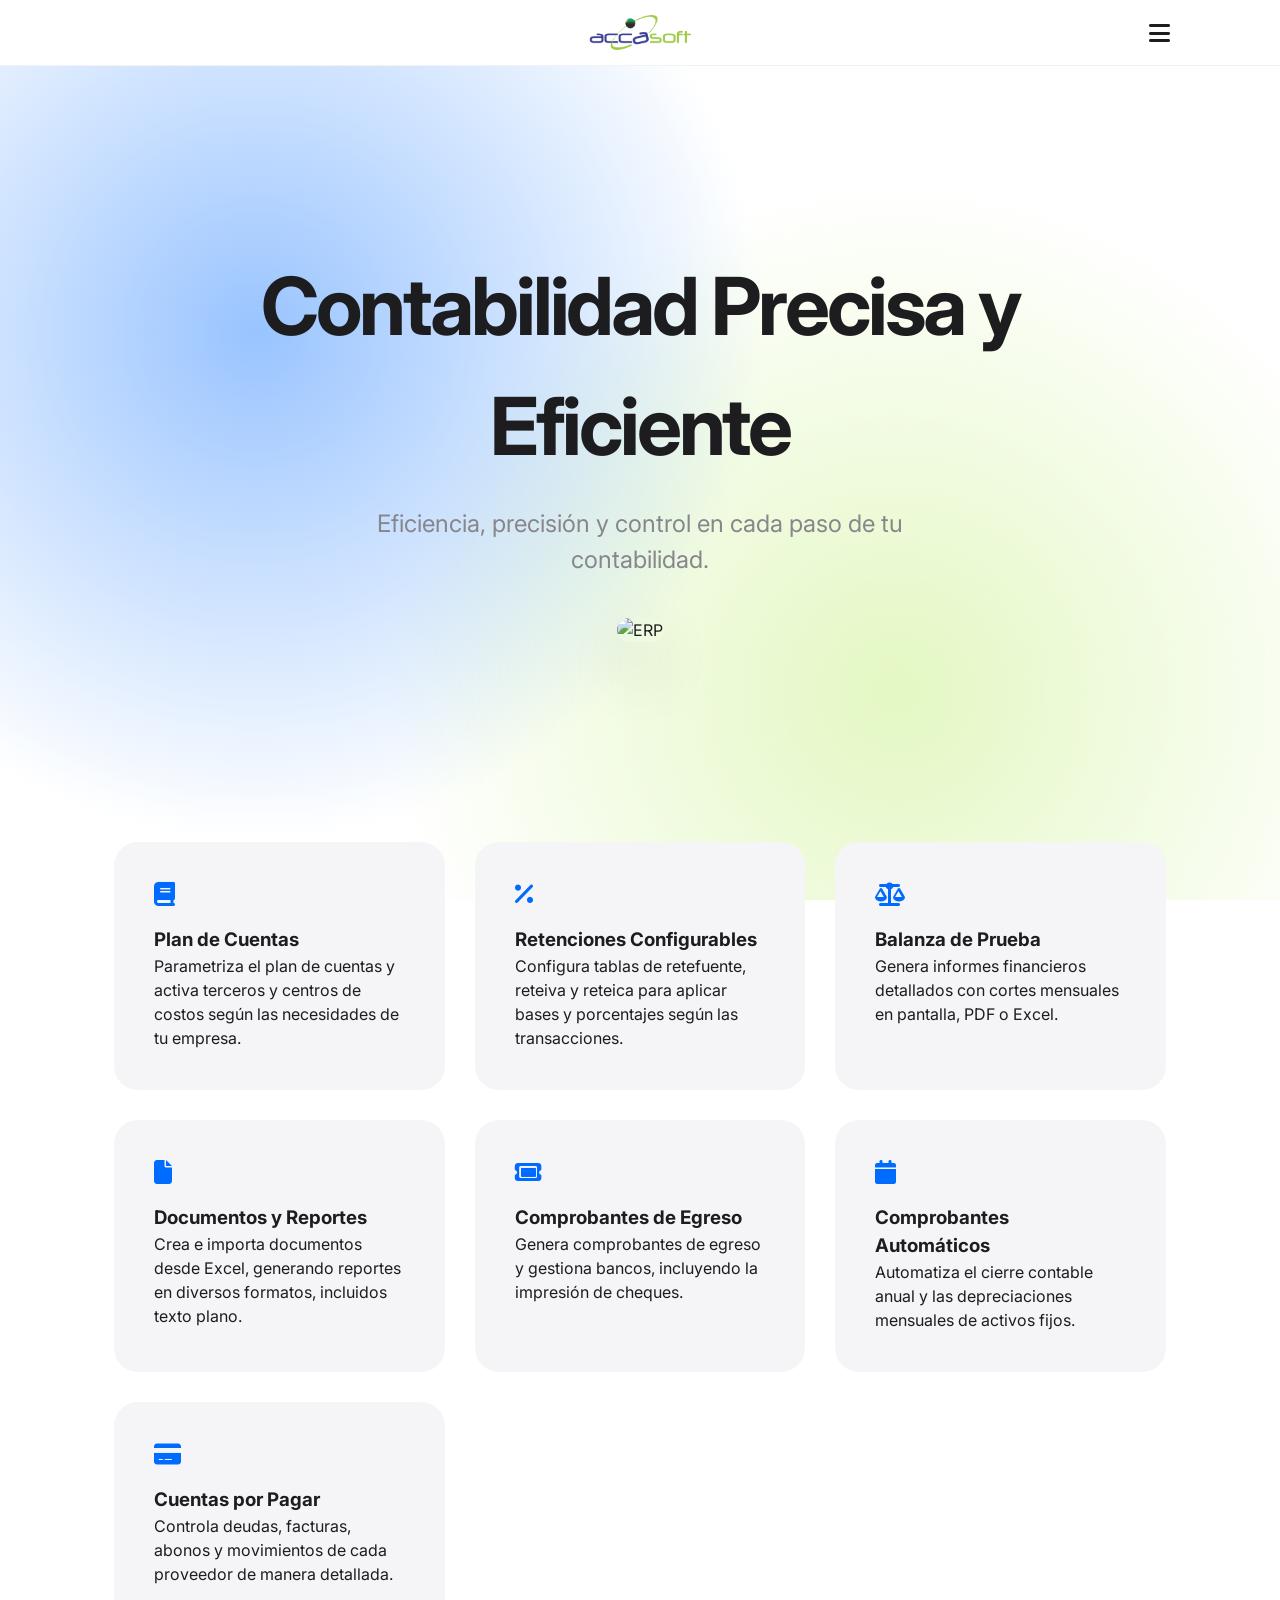
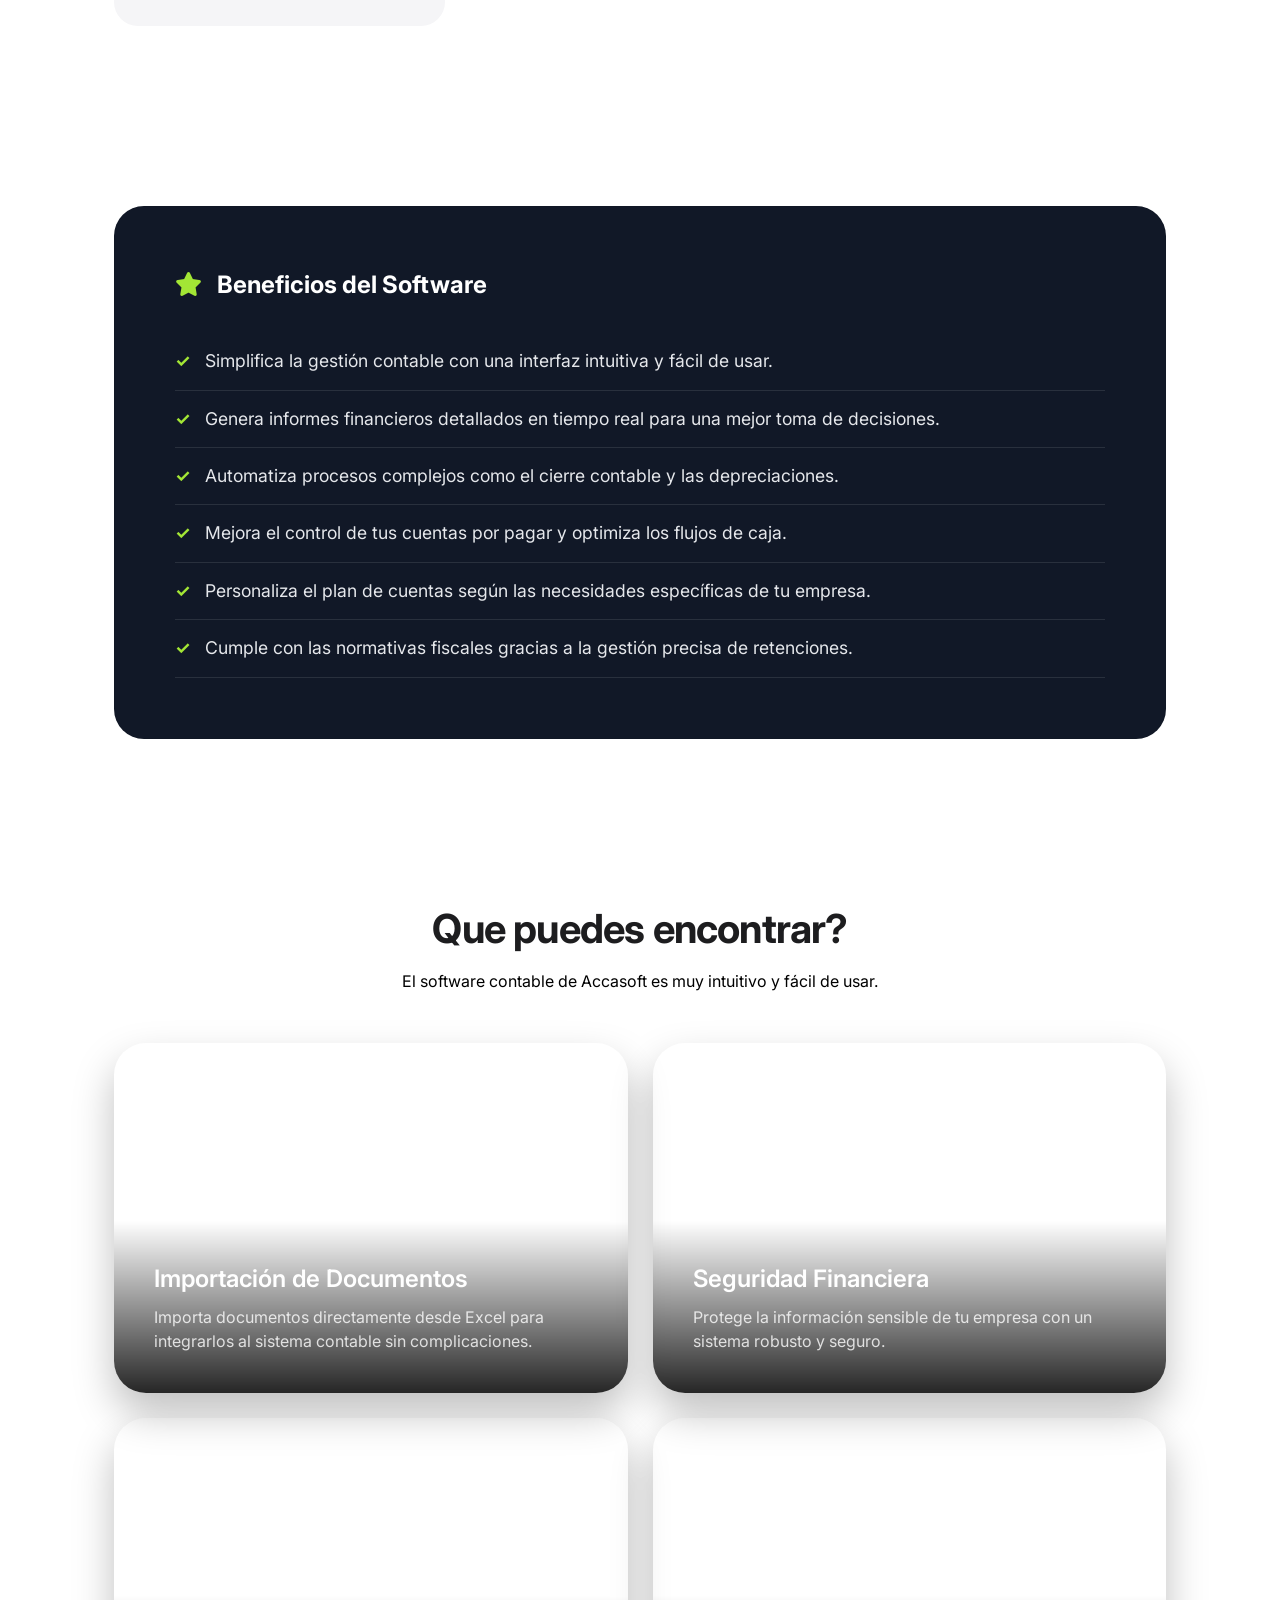
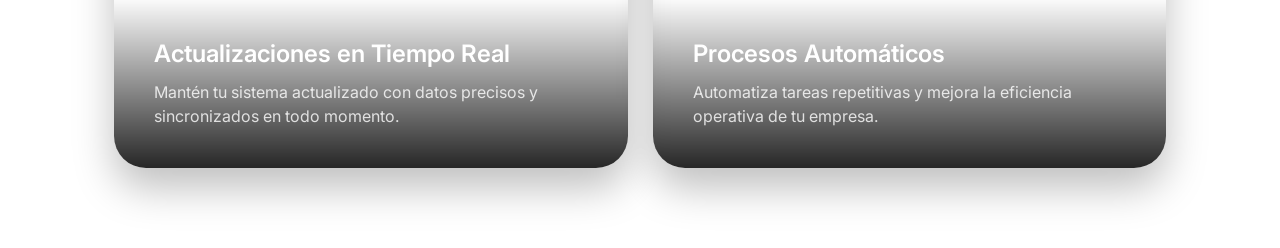
==== commit 82a68d5d: "fix: navbar fix and responsive of services section" ====
--- a/contable.html
+++ b/contable.html
@@ -236,6 +236,7 @@
             .hero h1 { font-size: 2rem; }
             .btn-cta-nav { padding: 8px 16px; font-size: 0.8rem; }
         }
+
         /* Contenedor del fondo animado tipo "Aura" */
         .aura-bg {
             position: fixed;
@@ -271,55 +272,79 @@
             50% { transform: rotate(180deg) scale(1.2); }
             100% { transform: rotate(360deg) scale(1); }
         }
-        /* --- NAVBAR PREMIUM ESTILOS --- */
+        /* --- NUEVO NAVBAR --- */
         .site-header {
-            position: sticky;
-            top: 0;
+            background: #ffffff;
+            border-bottom: 1px solid rgba(0,0,0,0.05);
+            padding: 15px 0;
+            position: relative;
             z-index: 1000;
-            padding: 20px 0;
-            background: linear-gradient(180deg, #121212, rgba(150, 150, 150, 0.5) 100%);
-            backdrop-filter: blur(20px);
-            
-        }
-        
-        .nav-wrapper {
+        }
+        
+        .nav-container {
             display: flex;
             justify-content: space-between;
             align-items: center;
-        }
-        
-        .logo-img { height: 32px; width: auto; }
-        
-        .nav-menu {
+            max-width: 1100px;
+            margin: 0 auto;
+            padding: 0 20px;
+        }
+        
+        .nav-spacer, .menu-toggle {
+            width: 40px; /* Ancho fijo para equilibrar el logo */
+        }
+        
+        .logo-img {
+            height: 35px; /* Ajusta este valor al tamaño deseado */
+            width: auto;
+            display: block;
+        }
+        
+        .menu-toggle {
+            background: none;
+            border: none;
+            font-size: 1.5rem;
+            cursor: pointer;
+            color: #1d1d1f;
             display: flex;
+            justify-content: flex-end;
+        }
+        
+        /* Menú móvil */
+        .mobile-menu {
+            display: none;
+            background: #ffffff;
+            padding: 20px;
+            text-align: center;
+            border-top: 1px solid #f0f0f0;
+        }
+        
+        .mobile-menu.active {
+            display: block;
+        }
+        
+        .mobile-menu ul {
             list-style: none;
-            gap: 40px;
-        }
-        
-        .nav-menu a {
+        }
+        
+        .mobile-menu li {
+            margin: 20px 0;
+        }
+        
+        .mobile-menu a {
+            color: #1d1d1f;
             text-decoration: none;
-            color: var(--text);
+            font-size: 1.1rem;
             font-weight: 500;
-            font-size: 0.95rem;
-            transition: color 0.3s;
-        }
-        
-        .nav-menu a:hover { color: var(--accent); }
-        
-        .btn-cta-nav {
-            background: var(--text);
-            color: white;
-            padding: 10px 20px;
-            border-radius: 50px;
-            text-decoration: none;
-            font-size: 0.9rem;
-            font-weight: 600;
-            transition: transform 0.3s, background 0.3s;
-        }
-        
-        .btn-cta-nav:hover {
-            transform: translateY(-2px);
-            background: var(--accent);
+        }
+        
+        /* --- MEDIA QUERIES --- */
+        @media (max-width: 768px) {
+            /* Mantenemos el diseño centrado */
+            .nav-container {
+                display: flex;
+                justify-content: space-between;
+            }
         }
     </style>
 </head>
@@ -330,21 +355,25 @@
     </div>
     <!-- NAVBAR PREMIUM STYLE -->
     <header class="site-header">
-      <div class="container nav-wrapper">
-        <a href="" class="logo" aria-label="Accasoft Inicio">
+      <div class="nav-container">
+        <div class="nav-spacer"></div>
+        
+        <a href="/" class="logo">
           <img src="img/logo1.png" alt="Accasoft Logo" class="logo-img">
         </a>
-        <nav aria-label="Navegación principal">
-          <ul class="nav-menu">
-            <li><a href="#modulos">Módulos ERP</a></li>
-            <li><a href="#beneficios">Beneficios</a></li>
-            <li><a href="#infraestructura">Infraestructura</a></li>
-          </ul>
-        </nav>
-        <div class="nav-actions">
-          <a href="#contacto" class="btn-cta-nav">Solicitar Información</a>
-        </div>
+        
+        <button class="menu-toggle" aria-label="Abrir menú">
+          <i class="fas fa-bars"></i>
+        </button>
       </div>
+      
+      <nav class="mobile-menu" id="mobile-menu">
+        <ul>
+            <li><a href="index.html">Inicio</a></li>
+          <li><a href="index.html#services-section">Módulos ERP</a></li>
+          <li><a href="index.html#contact">Contacto</a></li>
+        </ul>
+      </nav>
     </header>
 
     <main class="container">
@@ -455,6 +484,12 @@
                 card.style.transform = `perspective(1000px) rotateY(0deg) rotateX(0deg) translateY(0px)`;
             });
         });
+        const toggle = document.querySelector('.menu-toggle');
+            const menu = document.getElementById('mobile-menu');
+        
+            toggle.addEventListener('click', () => {
+                menu.classList.toggle('active');
+            });
     </script>
 </body>
 </html>
